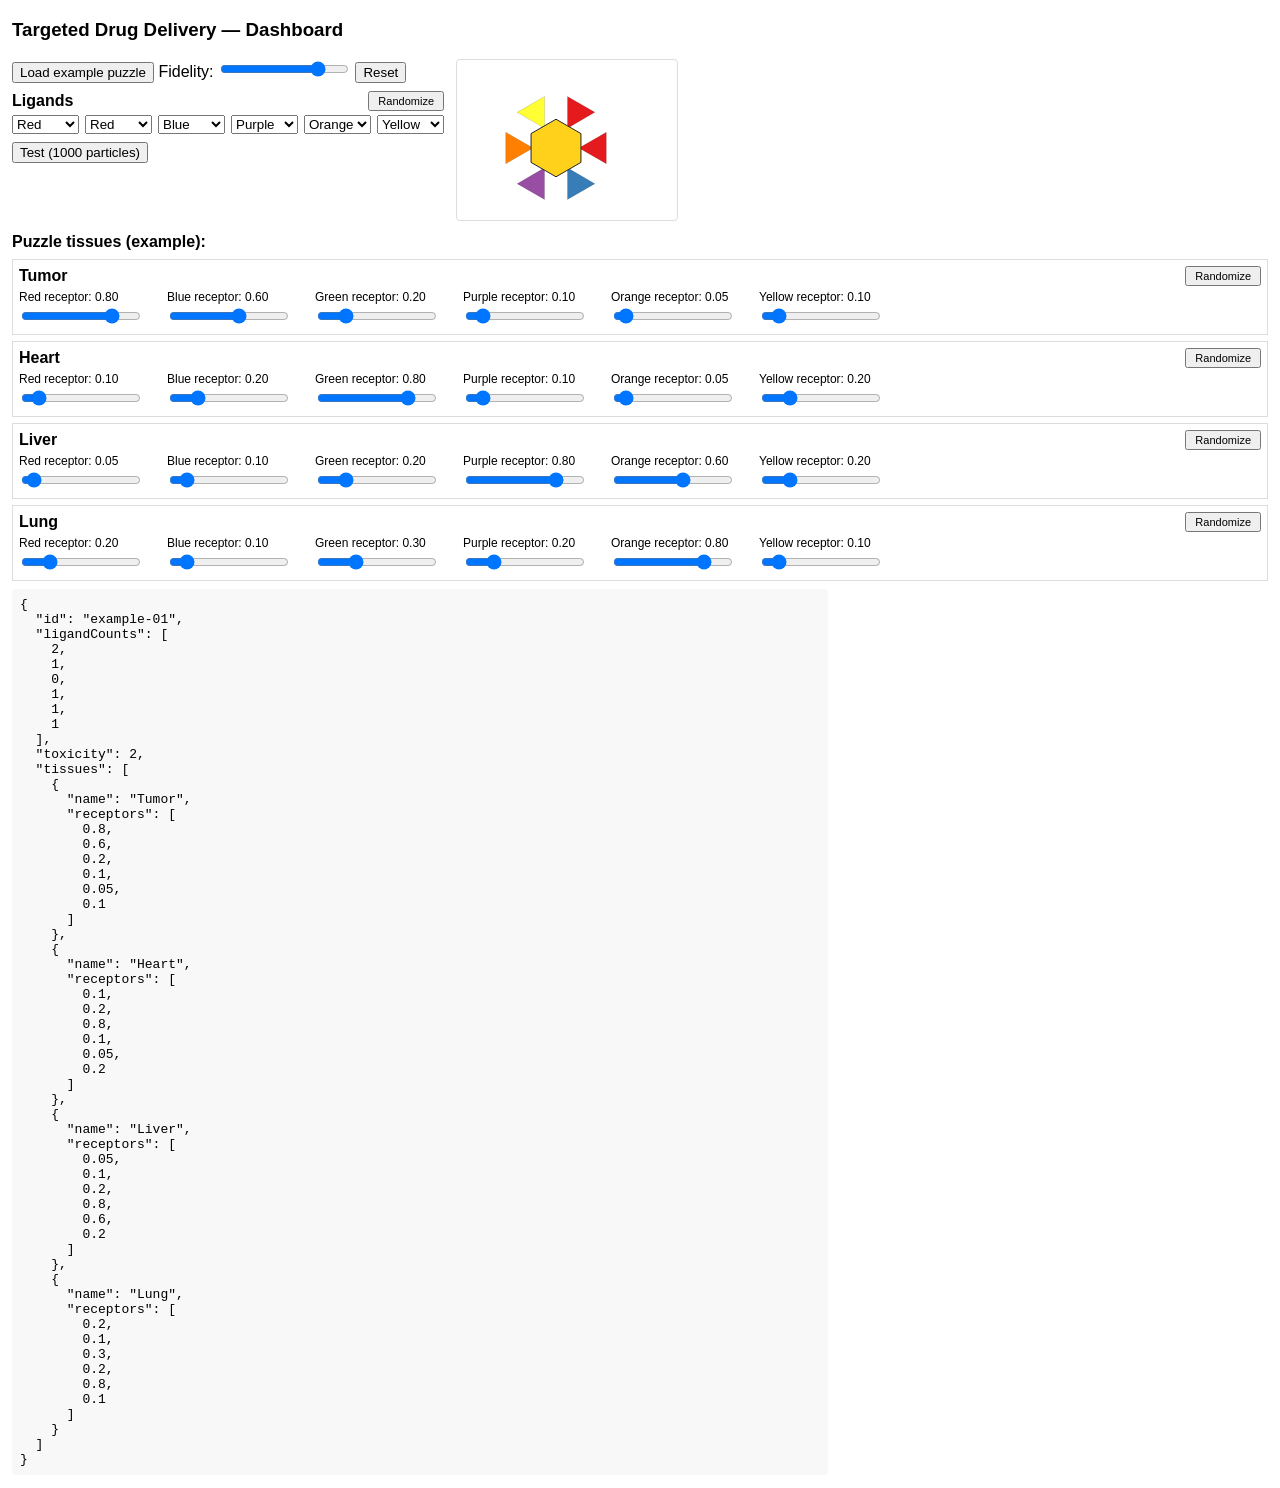
==== concept_development/simulation_prototype/dashboard.html @ 365c3ae5 "Initial commit: Targeted Drug Delivery project Includes Java/Processing prototype, concept developme" ====
<!doctype html>
<html>
<head>
  <meta charset="utf-8">
  <title>TDD Dashboard</title>
  <style>
    body{font-family:Arial,sans-serif;margin:12px}
    #controls{display:flex;gap:12px;align-items:flex-start}
    #npPreview{border:1px solid #ddd;border-radius:4px;background:#fff}
    .ligandRow{display:flex;gap:6px}
    .tissues{margin-top:12px}
  </style>
</head>
<body>
  <h3>Targeted Drug Delivery — Dashboard</h3>
  <div id="controls">
    <div>
      <div style="margin-bottom:8px">
        <button id="loadPuzzle">Load example puzzle</button>
        <label>Fidelity: <input id="fidelity" type="range" min="0" max="1" step="0.01" value="0.8"></label>
        <button id="resetSim">Reset</button>
      </div>
      <div style="margin-bottom:8px">
        <div style="display:flex;justify-content:space-between;align-items:center;margin-bottom:4px">
          <strong>Ligands</strong>
          <button id="randomizeLigands" style="font-size:11px;padding:2px 8px">Randomize</button>
        </div>
        <div class="ligandRow" id="ligandRow"></div>
      </div>
      <div>
        <button id="testBtn">Test (1000 particles)</button>
      </div>
    </div>
    <canvas id="npPreview" width="220" height="160"></canvas>
  </div>

  <div class="tissues">
    <strong>Puzzle tissues (example):</strong>
    <div id="tissueControls" style="margin-top:8px"></div>
    <pre id="puzzleView" style="background:#f8f8f8;padding:8px;border-radius:4px;max-width:800px;margin-top:8px"></pre>
  </div>

  <script src="dashboard.js"></script>
</body>
</html>
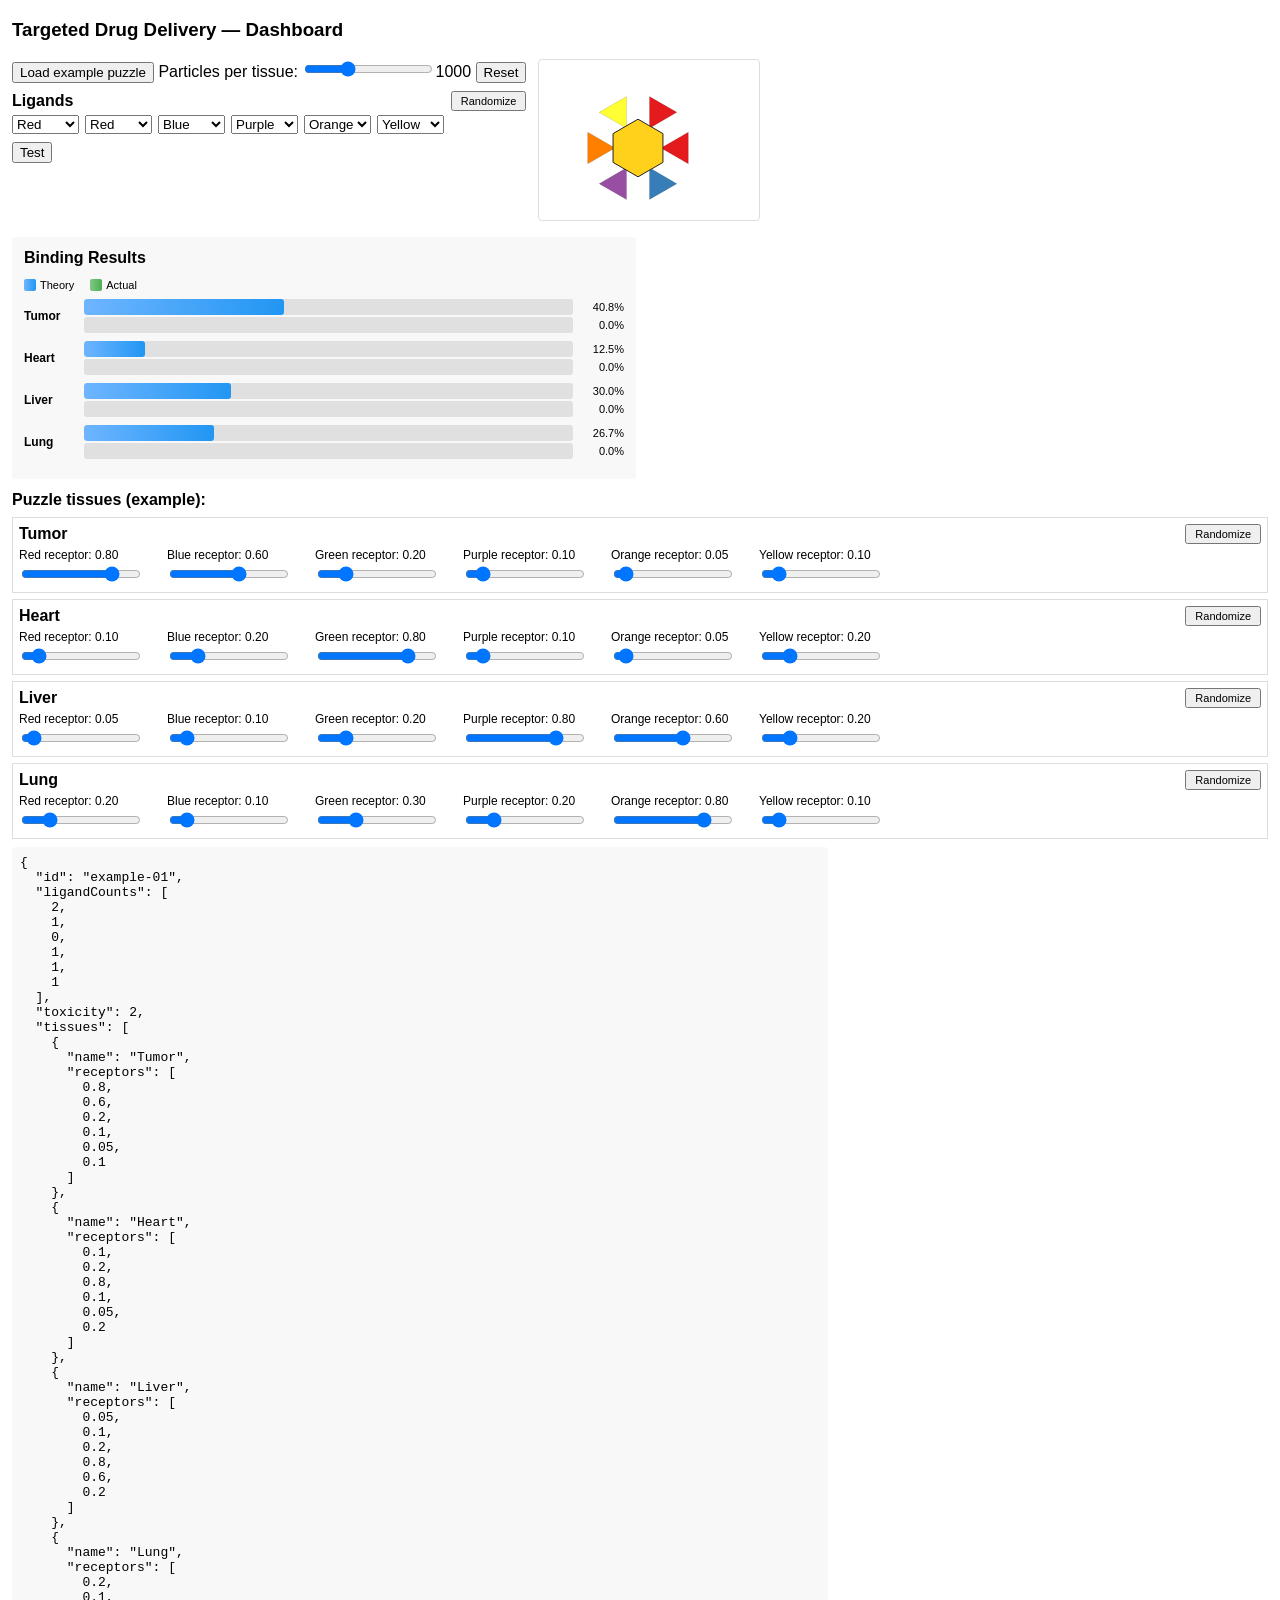
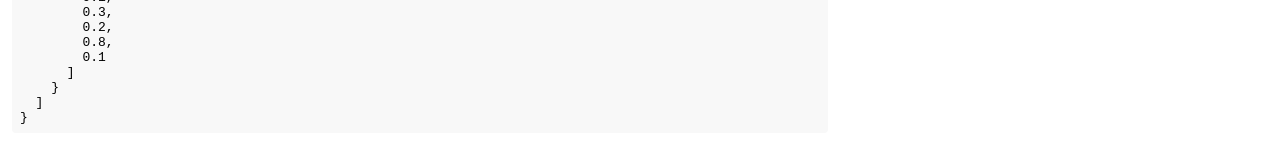
==== commit a8dbe3c3: "Replace probabilistic binding with physics-based adjacency system - Particles now bind when 2+ leadi" ====
--- a/concept_development/simulation_prototype/dashboard.html
+++ b/concept_development/simulation_prototype/dashboard.html
@@ -9,6 +9,22 @@
     #npPreview{border:1px solid #ddd;border-radius:4px;background:#fff}
     .ligandRow{display:flex;gap:6px}
     .tissues{margin-top:12px}
+
+    /* Bar graph styles */
+    #resultsGraph{margin-top:16px;padding:12px;background:#f8f8f8;border-radius:4px;max-width:600px}
+    #resultsGraph h4{margin:0 0 12px 0}
+    .tissue-bar-row{display:flex;align-items:center;margin-bottom:8px}
+    .tissue-bar-label{width:60px;font-size:12px;font-weight:bold}
+    .tissue-bar-container{flex:1;display:flex;flex-direction:column;gap:2px}
+    .bar-wrapper{display:flex;align-items:center;gap:6px}
+    .bar-bg{flex:1;height:16px;background:#e0e0e0;border-radius:3px;overflow:hidden;position:relative}
+    .bar-fill{height:100%;border-radius:3px;transition:width 0.3s ease}
+    .bar-theory{background:linear-gradient(90deg,#6eb5ff,#2196f3)}
+    .bar-actual{background:linear-gradient(90deg,#81c784,#4caf50)}
+    .bar-value{font-size:11px;width:45px;text-align:right}
+    .bar-legend{display:flex;gap:16px;margin-bottom:8px;font-size:11px}
+    .legend-item{display:flex;align-items:center;gap:4px}
+    .legend-color{width:12px;height:12px;border-radius:2px}
   </style>
 </head>
 <body>
@@ -17,7 +33,7 @@
     <div>
       <div style="margin-bottom:8px">
         <button id="loadPuzzle">Load example puzzle</button>
-        <label>Fidelity: <input id="fidelity" type="range" min="0" max="1" step="0.01" value="0.8"></label>
+        <label>Particles per tissue: <input id="particleCount" type="range" min="100" max="3000" step="100" value="1000"><span id="particleCountLabel">1000</span></label>
         <button id="resetSim">Reset</button>
       </div>
       <div style="margin-bottom:8px">
@@ -28,10 +44,23 @@
         <div class="ligandRow" id="ligandRow"></div>
       </div>
       <div>
-        <button id="testBtn">Test (1000 particles)</button>
+        <button id="testBtn">Test</button>
       </div>
     </div>
     <canvas id="npPreview" width="220" height="160"></canvas>
+  </div>
+
+  <!-- Results bar graph -->
+  <div id="resultsGraph">
+    <h4>Binding Results</h4>
+    <div class="bar-legend">
+      <div class="legend-item"><div class="legend-color bar-theory"></div>Theory</div>
+      <div class="legend-item"><div class="legend-color bar-actual"></div>Actual</div>
+    </div>
+    <div id="barGraphContent">
+      <!-- Bars will be populated by JavaScript -->
+      <div style="color:#888;font-size:12px">Run a test to see results</div>
+    </div>
   </div>
 
   <div class="tissues">
@@ -40,6 +69,9 @@
     <pre id="puzzleView" style="background:#f8f8f8;padding:8px;border-radius:4px;max-width:800px;margin-top:8px"></pre>
   </div>
 
+  <script src="src/constants.js"></script>
+  <script src="src/utils.js"></script>
+  <script src="src/scoring.js"></script>
   <script src="dashboard.js"></script>
 </body>
-</html>+</html>
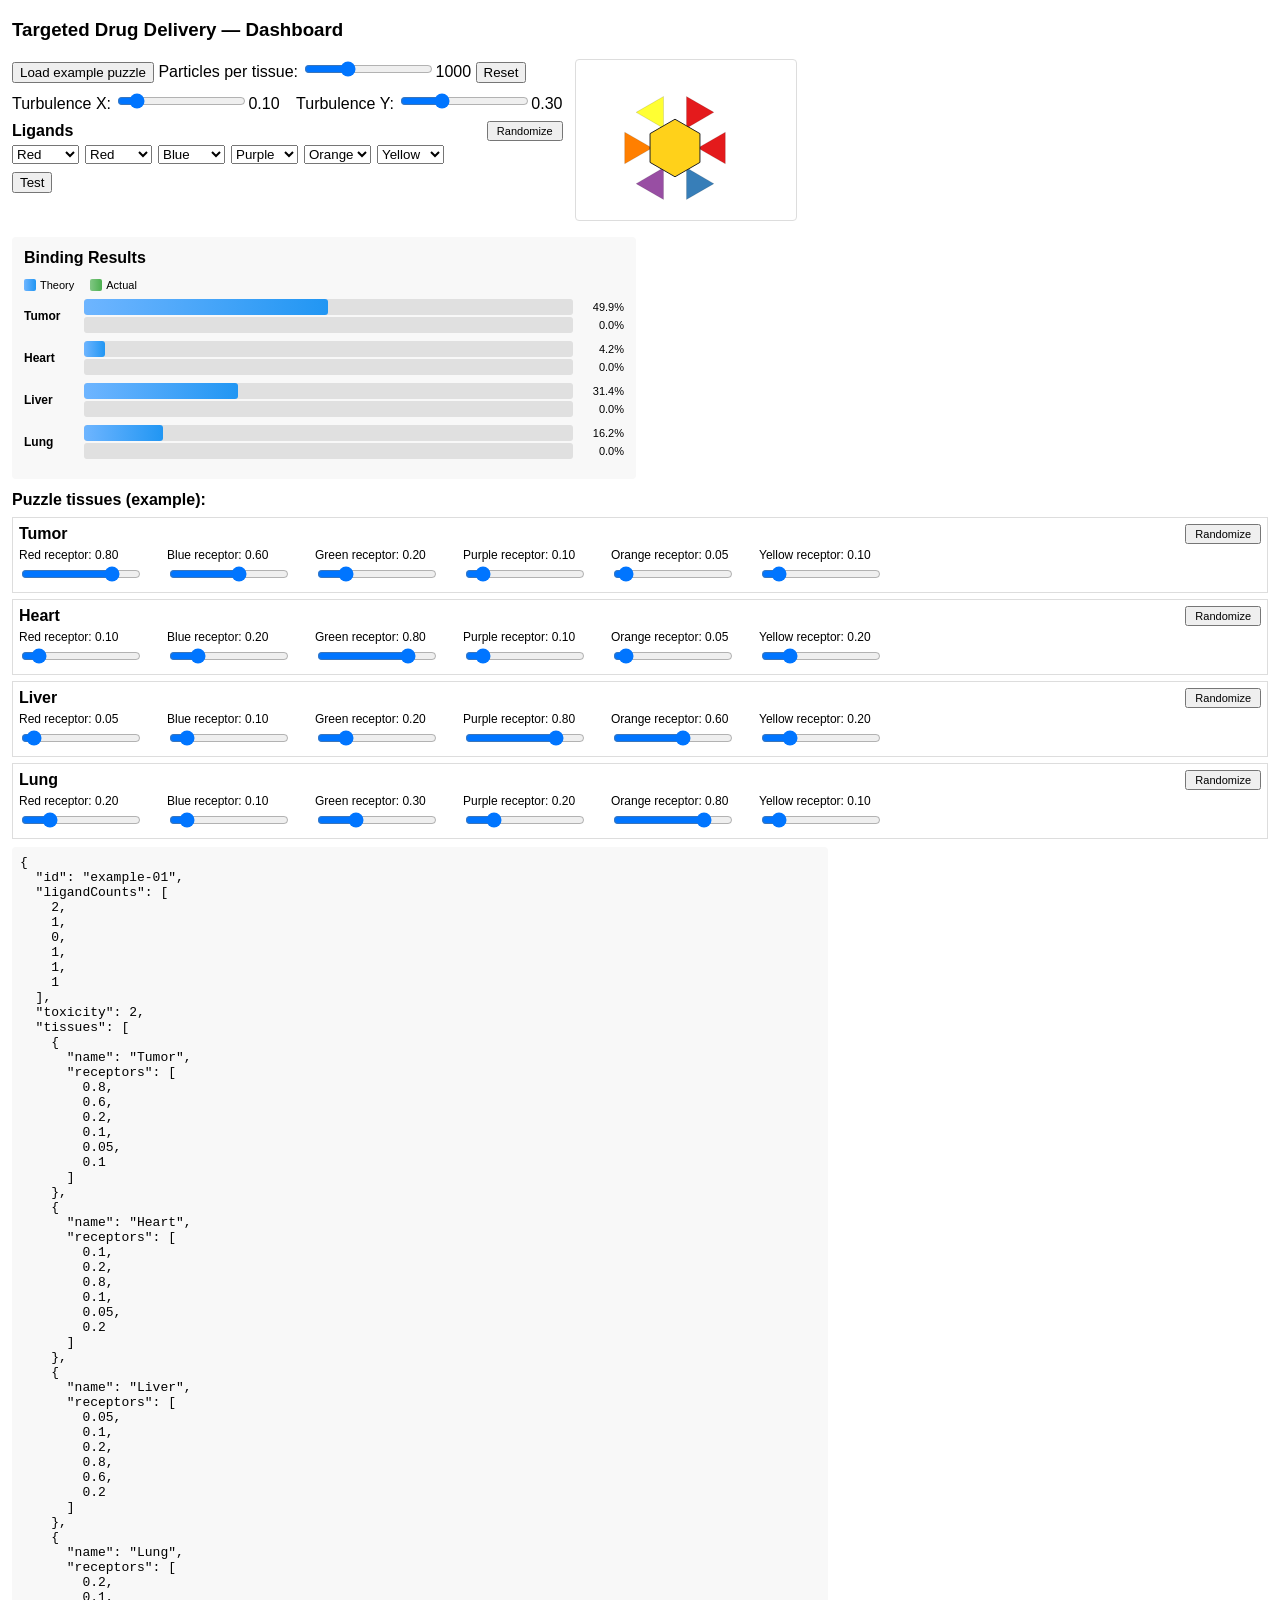
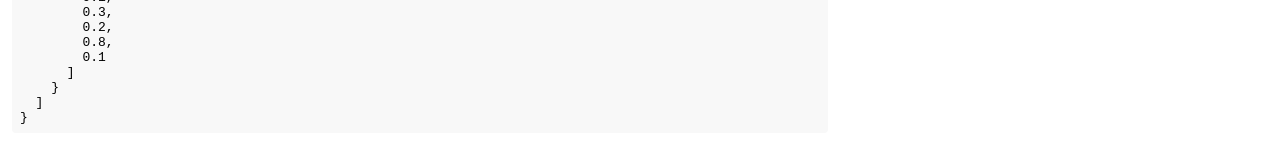
==== commit d31fe3d8: "Add dashboard sliders for Perlin noise turbulence X/Y control - Add turbulenceX and turbulenceY para" ====
--- a/concept_development/simulation_prototype/dashboard.html
+++ b/concept_development/simulation_prototype/dashboard.html
@@ -35,6 +35,10 @@
         <button id="loadPuzzle">Load example puzzle</button>
         <label>Particles per tissue: <input id="particleCount" type="range" min="100" max="3000" step="100" value="1000"><span id="particleCountLabel">1000</span></label>
         <button id="resetSim">Reset</button>
+      </div>
+      <div style="margin-bottom:8px">
+        <label>Turbulence X: <input id="turbulenceX" type="range" min="0" max="1" step="0.01" value="0.1"><span id="turbulenceXLabel">0.10</span></label>
+        <label style="margin-left:12px">Turbulence Y: <input id="turbulenceY" type="range" min="0" max="1" step="0.01" value="0.3"><span id="turbulenceYLabel">0.30</span></label>
       </div>
       <div style="margin-bottom:8px">
         <div style="display:flex;justify-content:space-between;align-items:center;margin-bottom:4px">
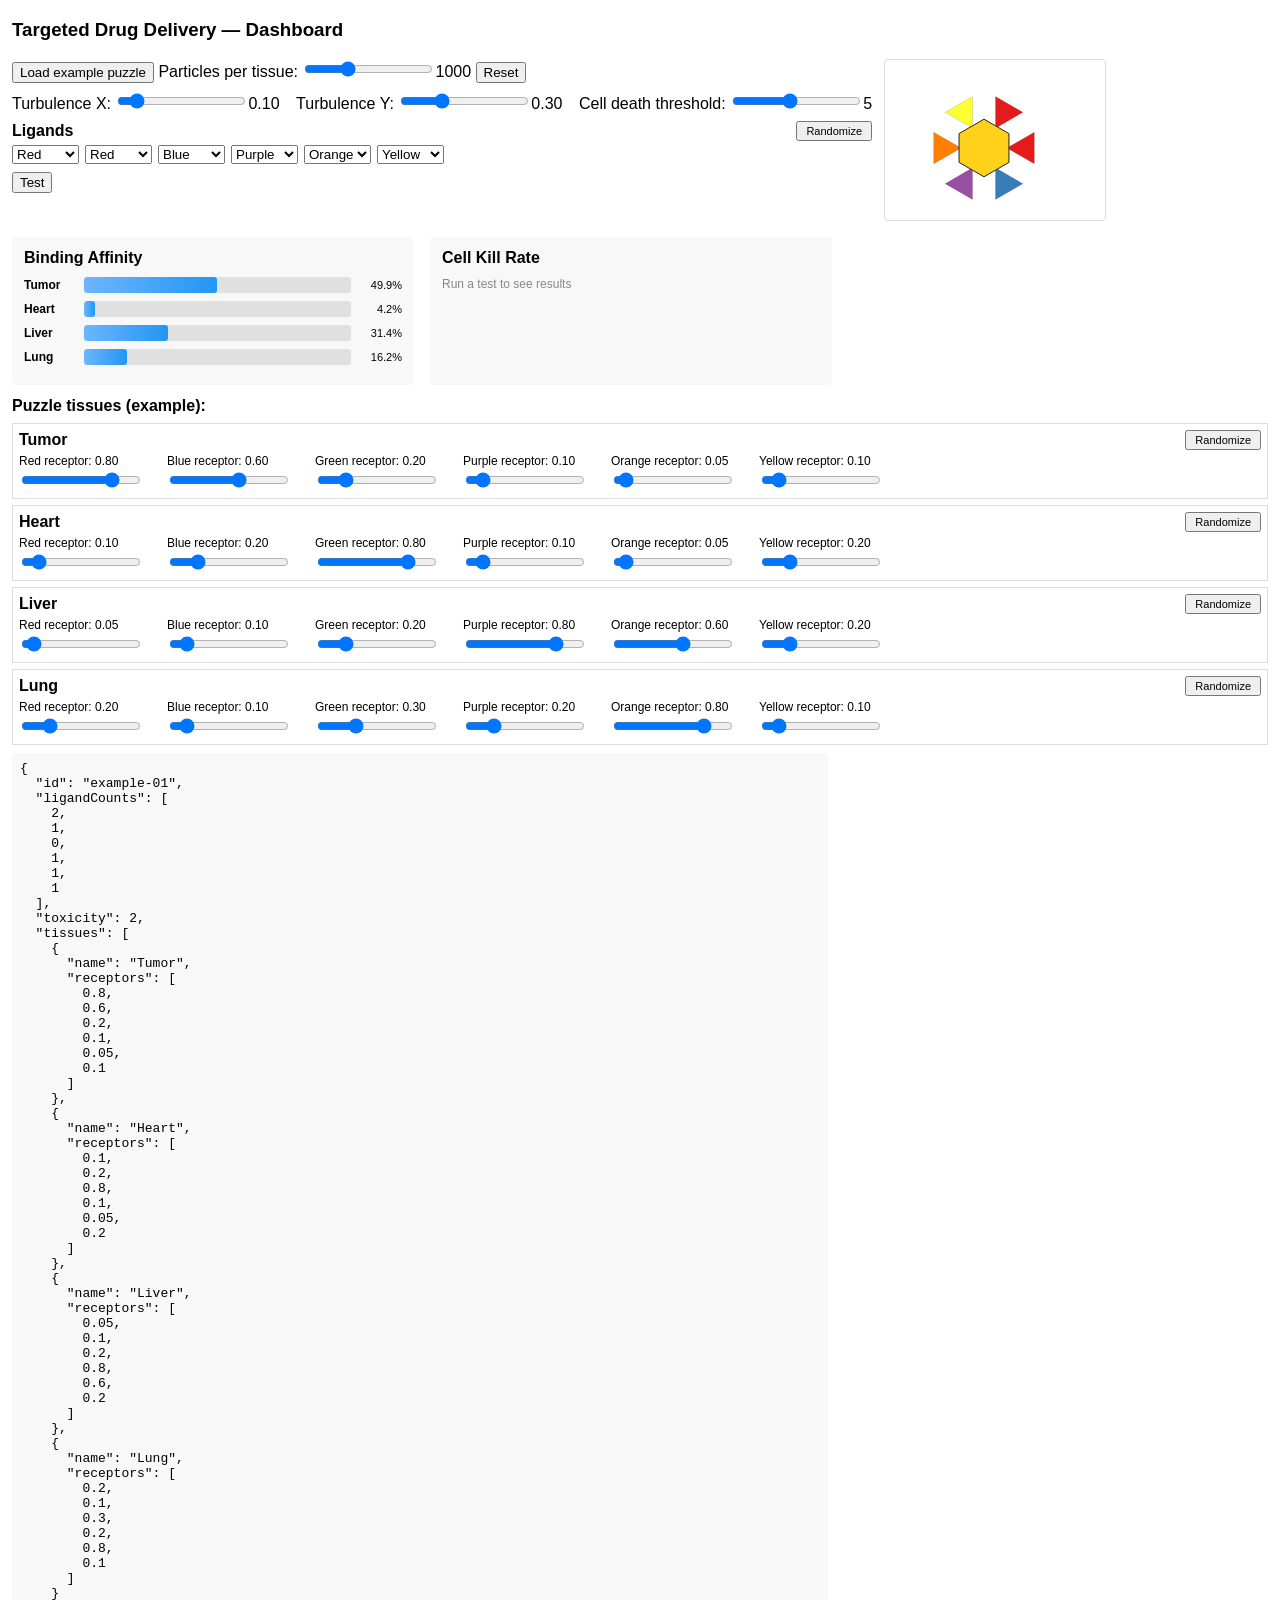
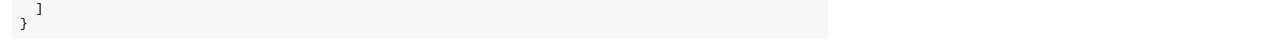
==== commit 76e6b8c1: "Split dashboard into Binding Affinity and Cell Kill Rate graphs; add refractory, absorption, and sco" ====
--- a/concept_development/simulation_prototype/dashboard.html
+++ b/concept_development/simulation_prototype/dashboard.html
@@ -11,8 +11,9 @@
     .tissues{margin-top:12px}
 
     /* Bar graph styles */
-    #resultsGraph{margin-top:16px;padding:12px;background:#f8f8f8;border-radius:4px;max-width:600px}
-    #resultsGraph h4{margin:0 0 12px 0}
+    #resultsGraphs{display:flex;gap:16px;margin-top:16px;max-width:820px}
+    .results-section{flex:1;padding:12px;background:#f8f8f8;border-radius:4px}
+    .results-section h4{margin:0 0 10px 0}
     .tissue-bar-row{display:flex;align-items:center;margin-bottom:8px}
     .tissue-bar-label{width:60px;font-size:12px;font-weight:bold}
     .tissue-bar-container{flex:1;display:flex;flex-direction:column;gap:2px}
@@ -22,9 +23,6 @@
     .bar-theory{background:linear-gradient(90deg,#6eb5ff,#2196f3)}
     .bar-actual{background:linear-gradient(90deg,#81c784,#4caf50)}
     .bar-value{font-size:11px;width:45px;text-align:right}
-    .bar-legend{display:flex;gap:16px;margin-bottom:8px;font-size:11px}
-    .legend-item{display:flex;align-items:center;gap:4px}
-    .legend-color{width:12px;height:12px;border-radius:2px}
   </style>
 </head>
 <body>
@@ -39,6 +37,7 @@
       <div style="margin-bottom:8px">
         <label>Turbulence X: <input id="turbulenceX" type="range" min="0" max="1" step="0.01" value="0.1"><span id="turbulenceXLabel">0.10</span></label>
         <label style="margin-left:12px">Turbulence Y: <input id="turbulenceY" type="range" min="0" max="1" step="0.01" value="0.3"><span id="turbulenceYLabel">0.30</span></label>
+        <label style="margin-left:12px">Cell death threshold: <input id="deathThreshold" type="range" min="1" max="10" step="1" value="5"><span id="deathThresholdLabel">5</span></label>
       </div>
       <div style="margin-bottom:8px">
         <div style="display:flex;justify-content:space-between;align-items:center;margin-bottom:4px">
@@ -54,16 +53,19 @@
     <canvas id="npPreview" width="220" height="160"></canvas>
   </div>
 
-  <!-- Results bar graph -->
-  <div id="resultsGraph">
-    <h4>Binding Results</h4>
-    <div class="bar-legend">
-      <div class="legend-item"><div class="legend-color bar-theory"></div>Theory</div>
-      <div class="legend-item"><div class="legend-color bar-actual"></div>Actual</div>
+  <!-- Results graphs: two separate sections -->
+  <div id="resultsGraphs">
+    <div class="results-section">
+      <h4>Binding Affinity</h4>
+      <div id="affinityContent">
+        <div style="color:#888;font-size:12px">Configure tissues and ligands</div>
+      </div>
     </div>
-    <div id="barGraphContent">
-      <!-- Bars will be populated by JavaScript -->
-      <div style="color:#888;font-size:12px">Run a test to see results</div>
+    <div class="results-section">
+      <h4>Cell Kill Rate</h4>
+      <div id="killRateContent">
+        <div style="color:#888;font-size:12px">Run a test to see results</div>
+      </div>
     </div>
   </div>
 
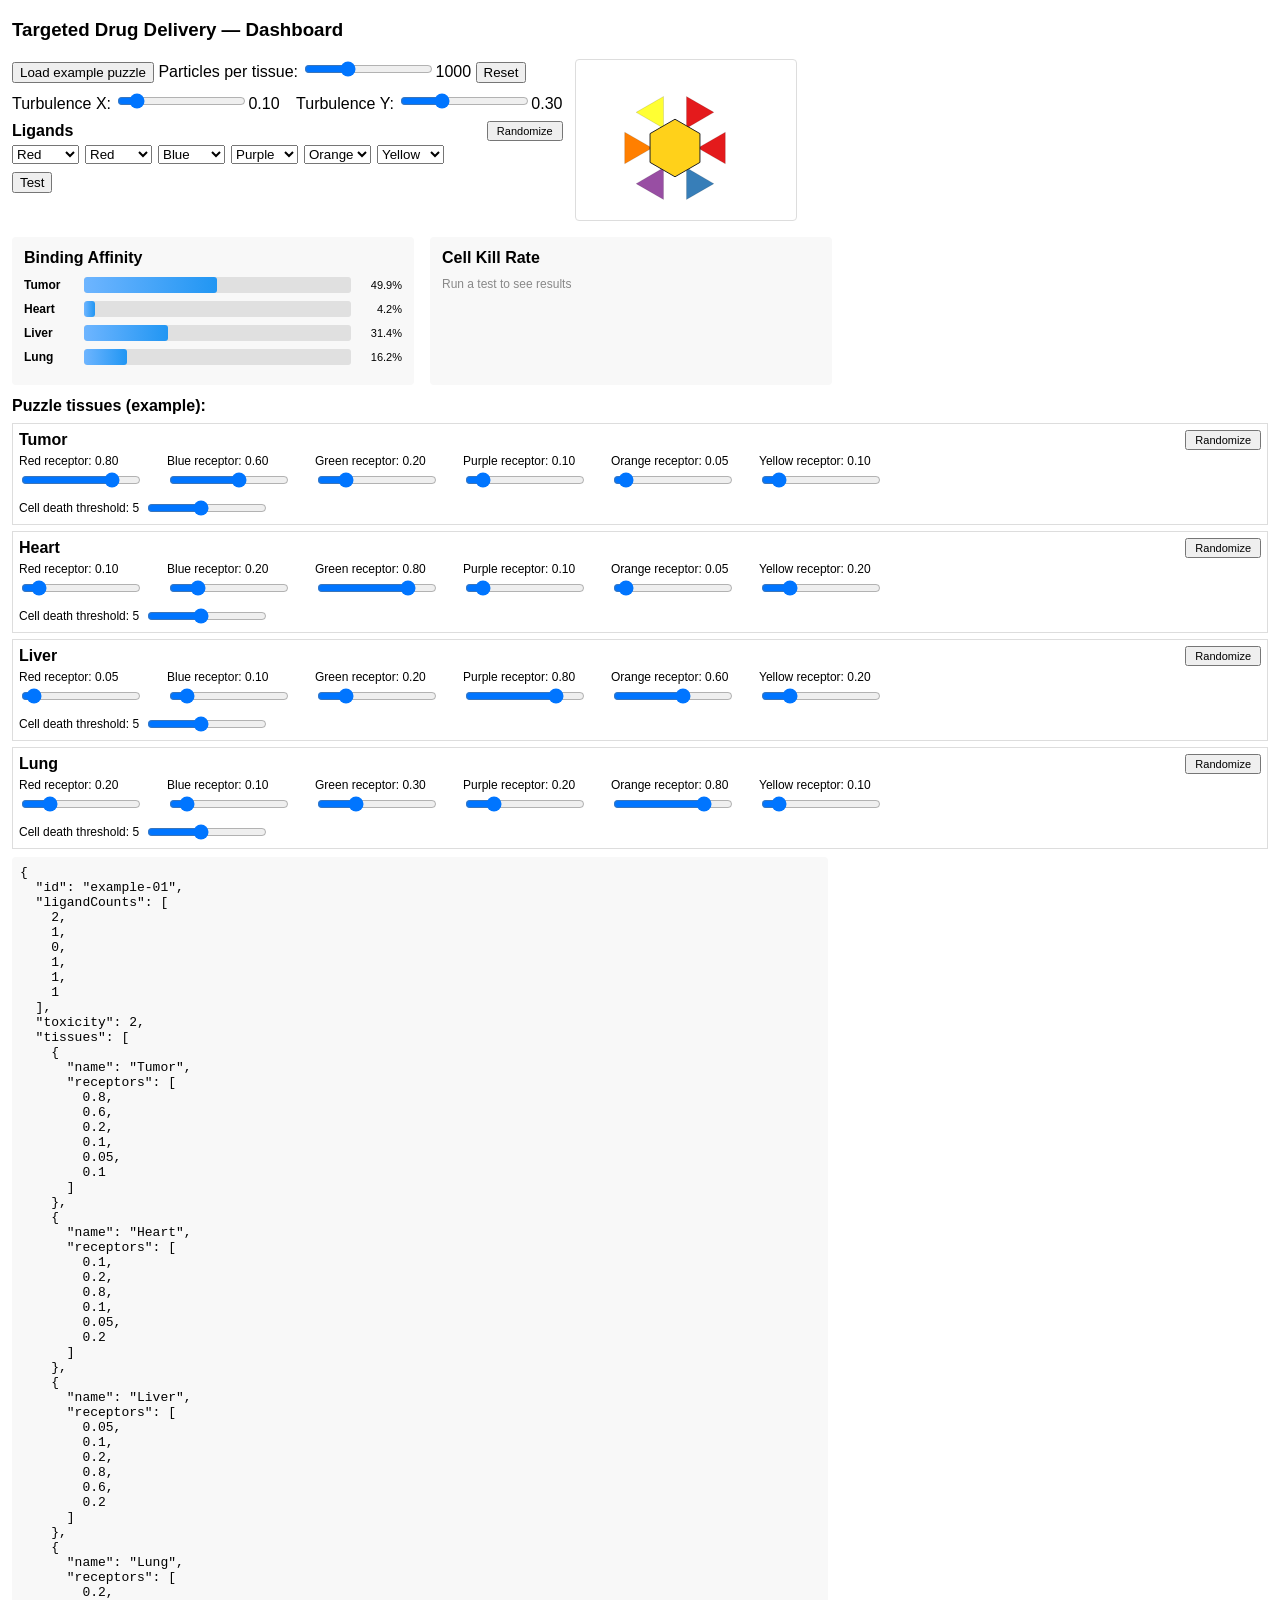
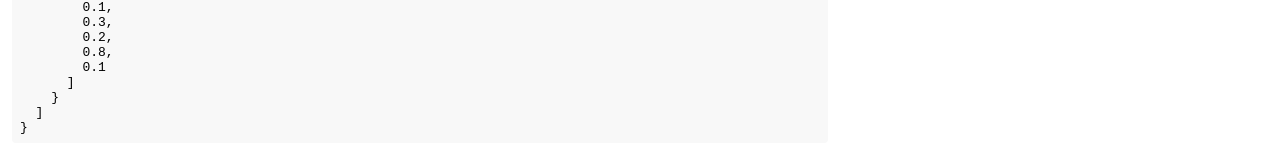
==== commit 45efff4b: "Add per-tissue cell death threshold, soft body physics, and tracer particles Move cell death thresho" ====
--- a/concept_development/simulation_prototype/dashboard.html
+++ b/concept_development/simulation_prototype/dashboard.html
@@ -37,7 +37,7 @@
       <div style="margin-bottom:8px">
         <label>Turbulence X: <input id="turbulenceX" type="range" min="0" max="1" step="0.01" value="0.1"><span id="turbulenceXLabel">0.10</span></label>
         <label style="margin-left:12px">Turbulence Y: <input id="turbulenceY" type="range" min="0" max="1" step="0.01" value="0.3"><span id="turbulenceYLabel">0.30</span></label>
-        <label style="margin-left:12px">Cell death threshold: <input id="deathThreshold" type="range" min="1" max="10" step="1" value="5"><span id="deathThresholdLabel">5</span></label>
+
       </div>
       <div style="margin-bottom:8px">
         <div style="display:flex;justify-content:space-between;align-items:center;margin-bottom:4px">
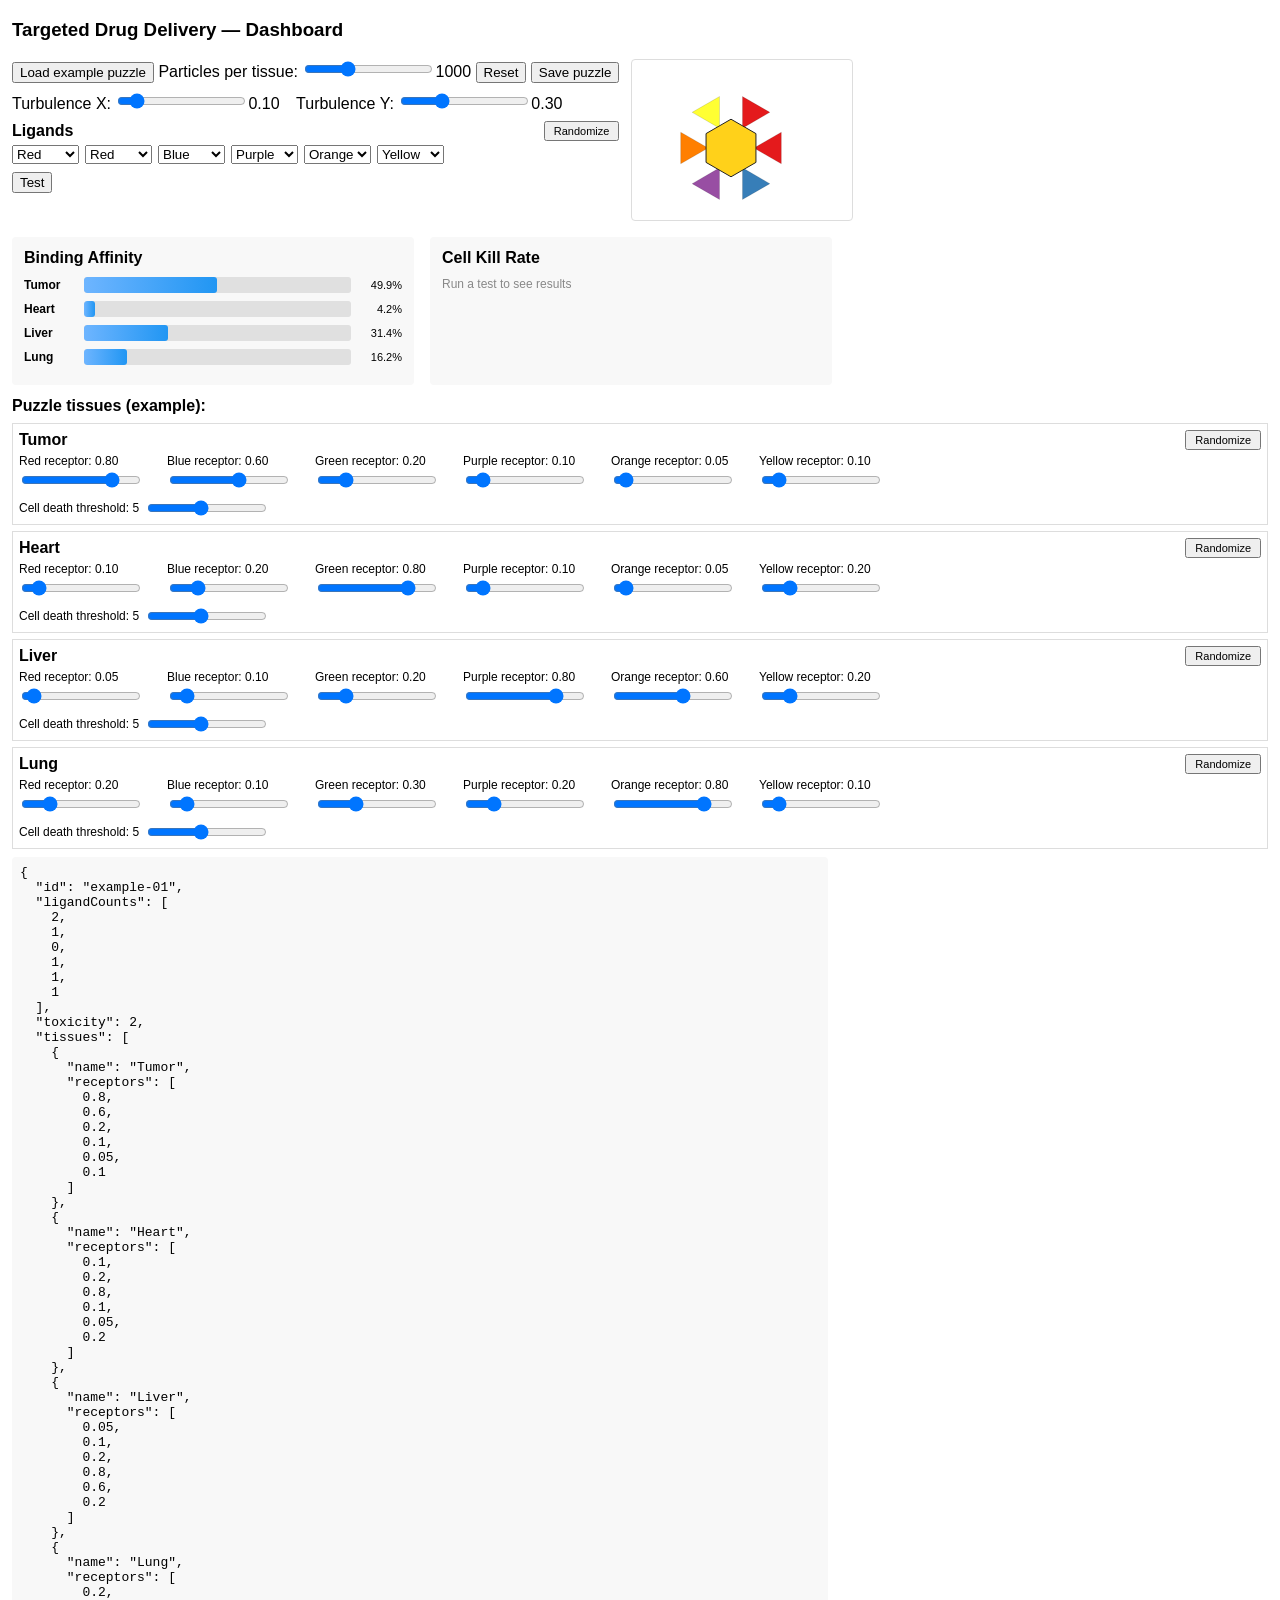
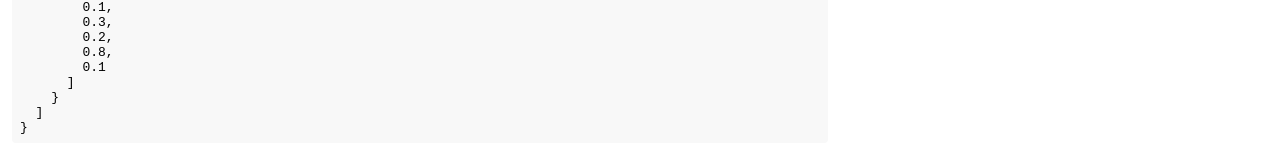
==== commit ac4028a6: "Add Save puzzle button to dashboard for exporting current parameters as JSON Co-Authored-By: Claude " ====
--- a/concept_development/simulation_prototype/dashboard.html
+++ b/concept_development/simulation_prototype/dashboard.html
@@ -33,6 +33,7 @@
         <button id="loadPuzzle">Load example puzzle</button>
         <label>Particles per tissue: <input id="particleCount" type="range" min="100" max="3000" step="100" value="1000"><span id="particleCountLabel">1000</span></label>
         <button id="resetSim">Reset</button>
+        <button id="savePuzzle">Save puzzle</button>
       </div>
       <div style="margin-bottom:8px">
         <label>Turbulence X: <input id="turbulenceX" type="range" min="0" max="1" step="0.01" value="0.1"><span id="turbulenceXLabel">0.10</span></label>
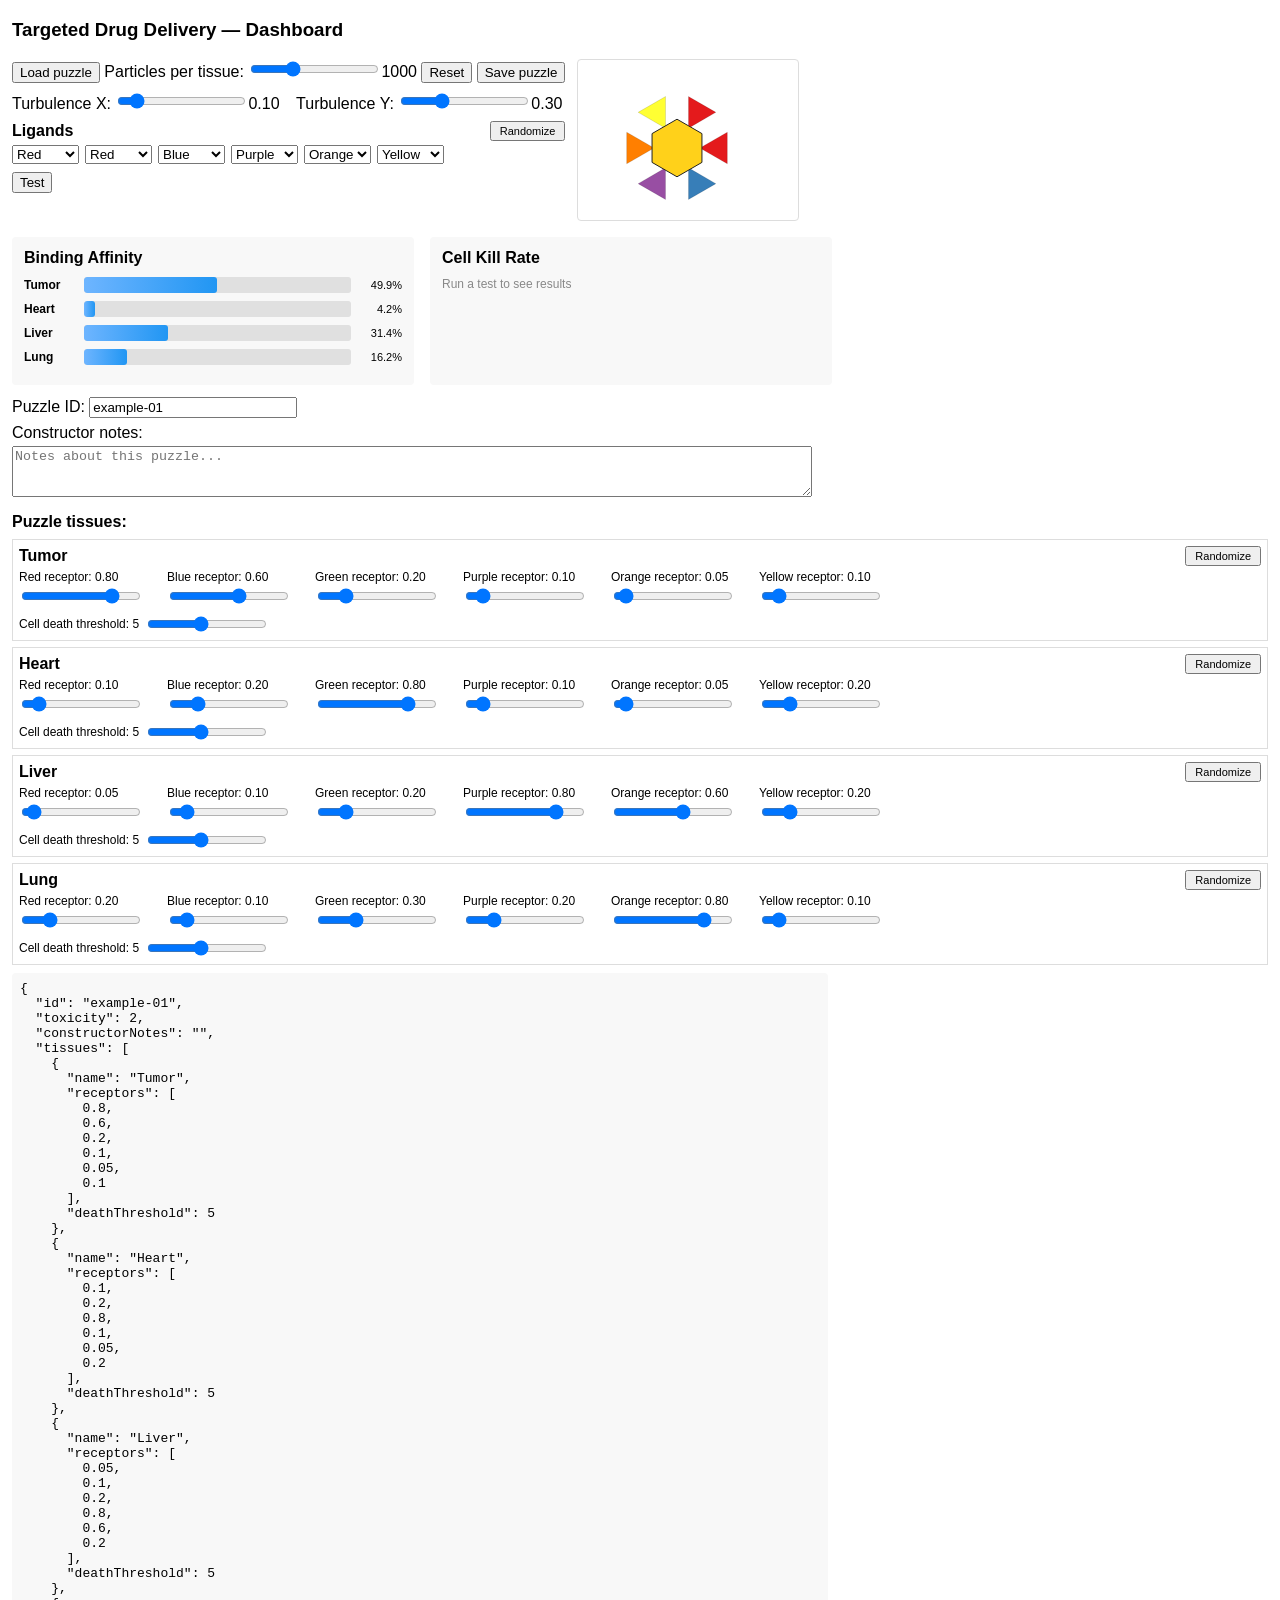
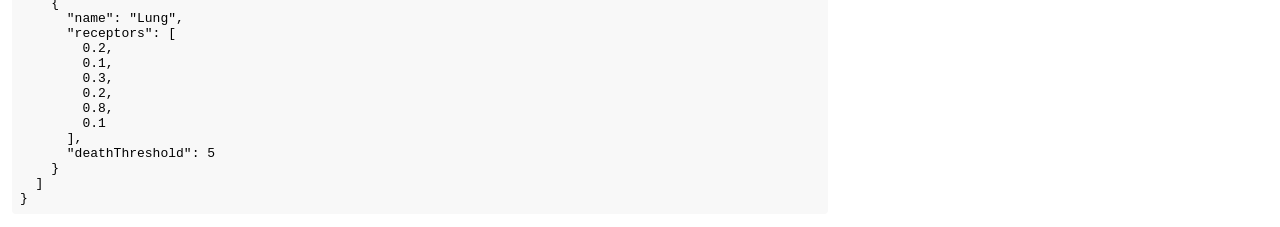
==== commit 194d71a3: "Add puzzle load from file, editable ID/notes, and live JSON preview - Load puzzle button opens file " ====
--- a/concept_development/simulation_prototype/dashboard.html
+++ b/concept_development/simulation_prototype/dashboard.html
@@ -30,7 +30,8 @@
   <div id="controls">
     <div>
       <div style="margin-bottom:8px">
-        <button id="loadPuzzle">Load example puzzle</button>
+        <button id="loadPuzzle">Load puzzle</button>
+        <input type="file" id="puzzleFileInput" accept=".json" style="display:none">
         <label>Particles per tissue: <input id="particleCount" type="range" min="100" max="3000" step="100" value="1000"><span id="particleCountLabel">1000</span></label>
         <button id="resetSim">Reset</button>
         <button id="savePuzzle">Save puzzle</button>
@@ -70,8 +71,15 @@
     </div>
   </div>
 
+  <div style="margin-top:12px;max-width:800px">
+    <label>Puzzle ID: <input id="puzzleId" type="text" value="example-01" style="width:200px"></label>
+    <div style="margin-top:6px">
+      <label>Constructor notes:<br><textarea id="constructorNotes" rows="3" style="width:100%;box-sizing:border-box;margin-top:4px" placeholder="Notes about this puzzle..."></textarea></label>
+    </div>
+  </div>
+
   <div class="tissues">
-    <strong>Puzzle tissues (example):</strong>
+    <strong>Puzzle tissues:</strong>
     <div id="tissueControls" style="margin-top:8px"></div>
     <pre id="puzzleView" style="background:#f8f8f8;padding:8px;border-radius:4px;max-width:800px;margin-top:8px"></pre>
   </div>
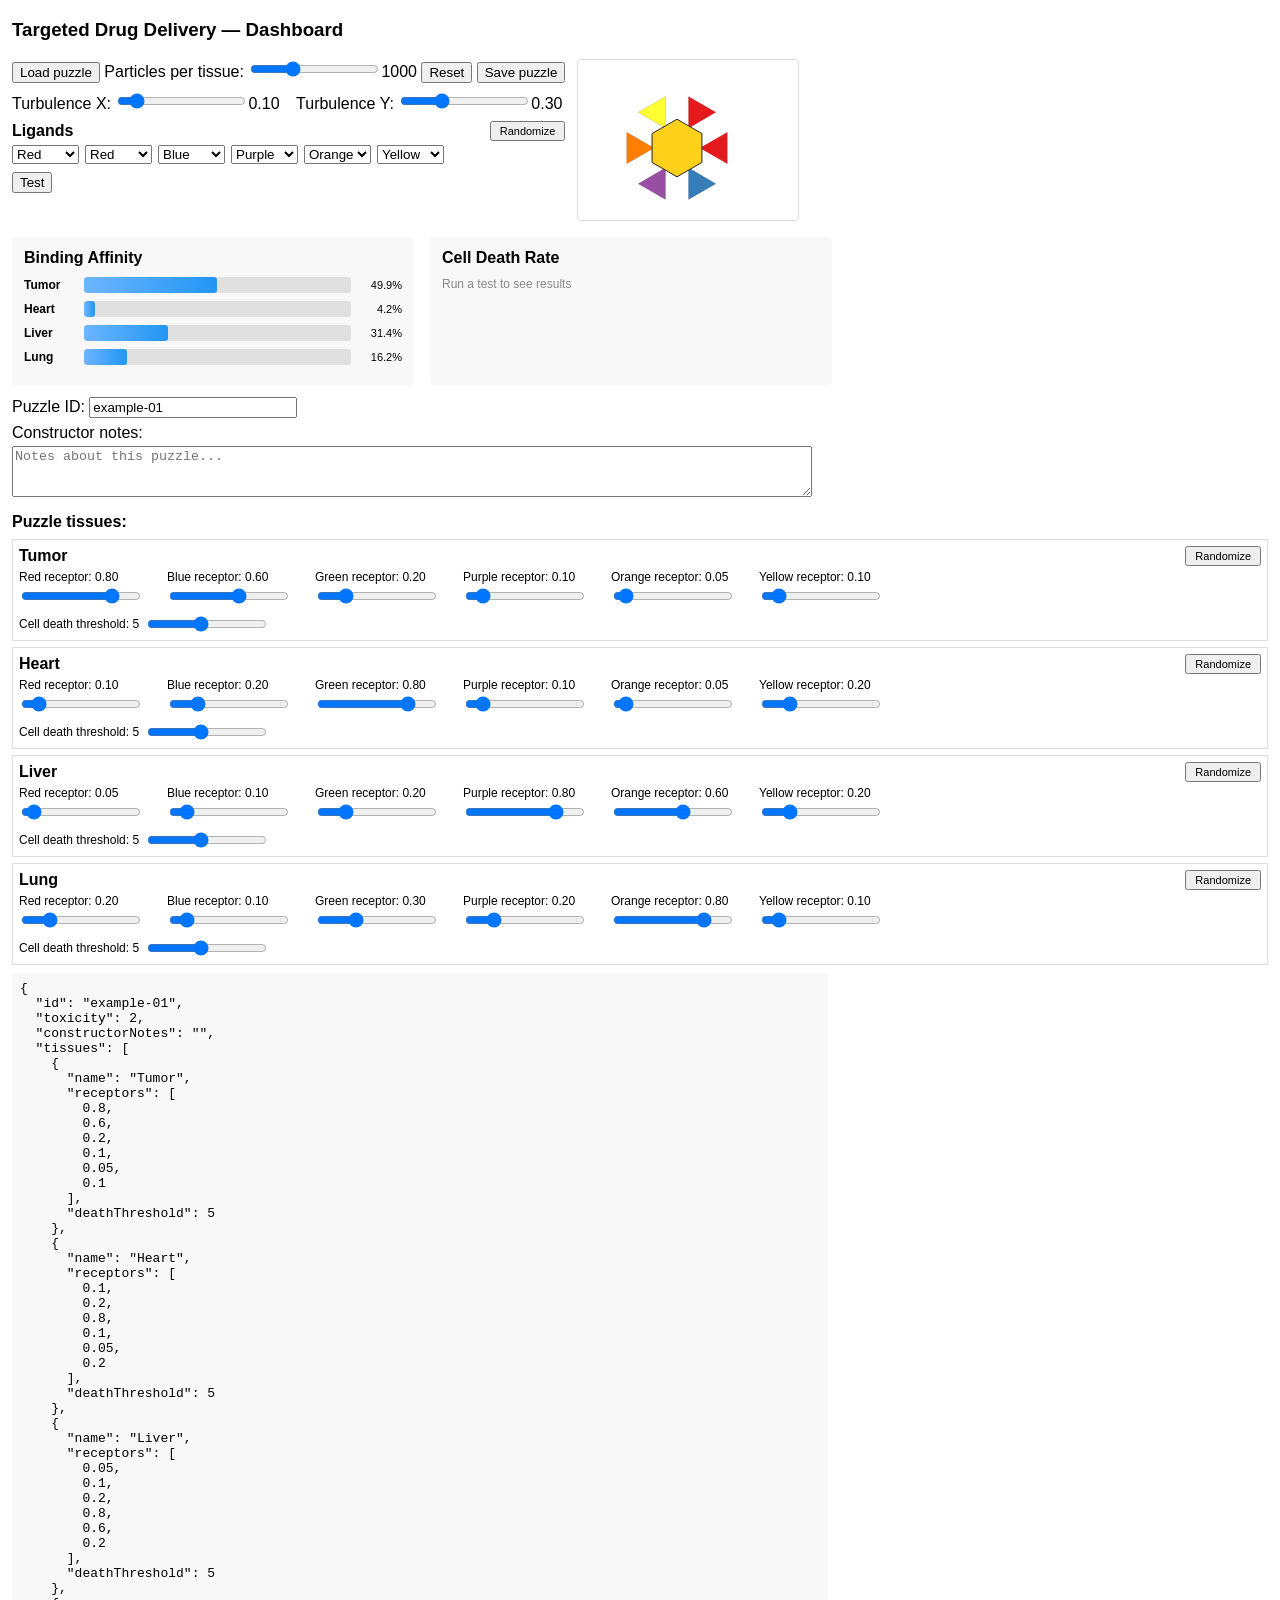
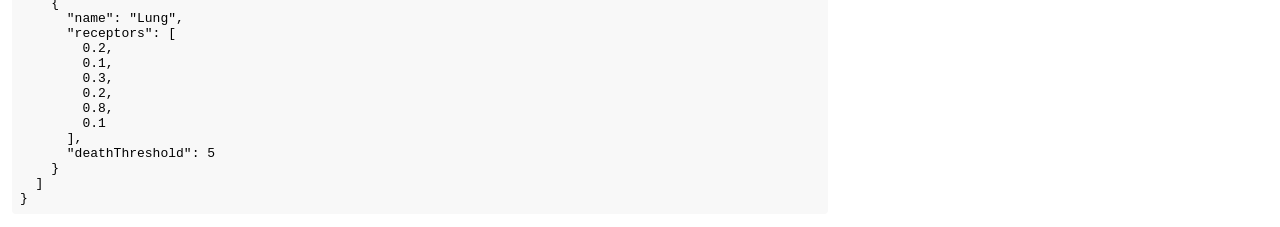
==== commit b5b3d6e2: "Rename Cell Kill Rate to Cell Death Rate, rework scoring and progress - Cell Death Rate now counts a" ====
--- a/concept_development/simulation_prototype/dashboard.html
+++ b/concept_development/simulation_prototype/dashboard.html
@@ -64,7 +64,7 @@
       </div>
     </div>
     <div class="results-section">
-      <h4>Cell Kill Rate</h4>
+      <h4>Cell Death Rate</h4>
       <div id="killRateContent">
         <div style="color:#888;font-size:12px">Run a test to see results</div>
       </div>
